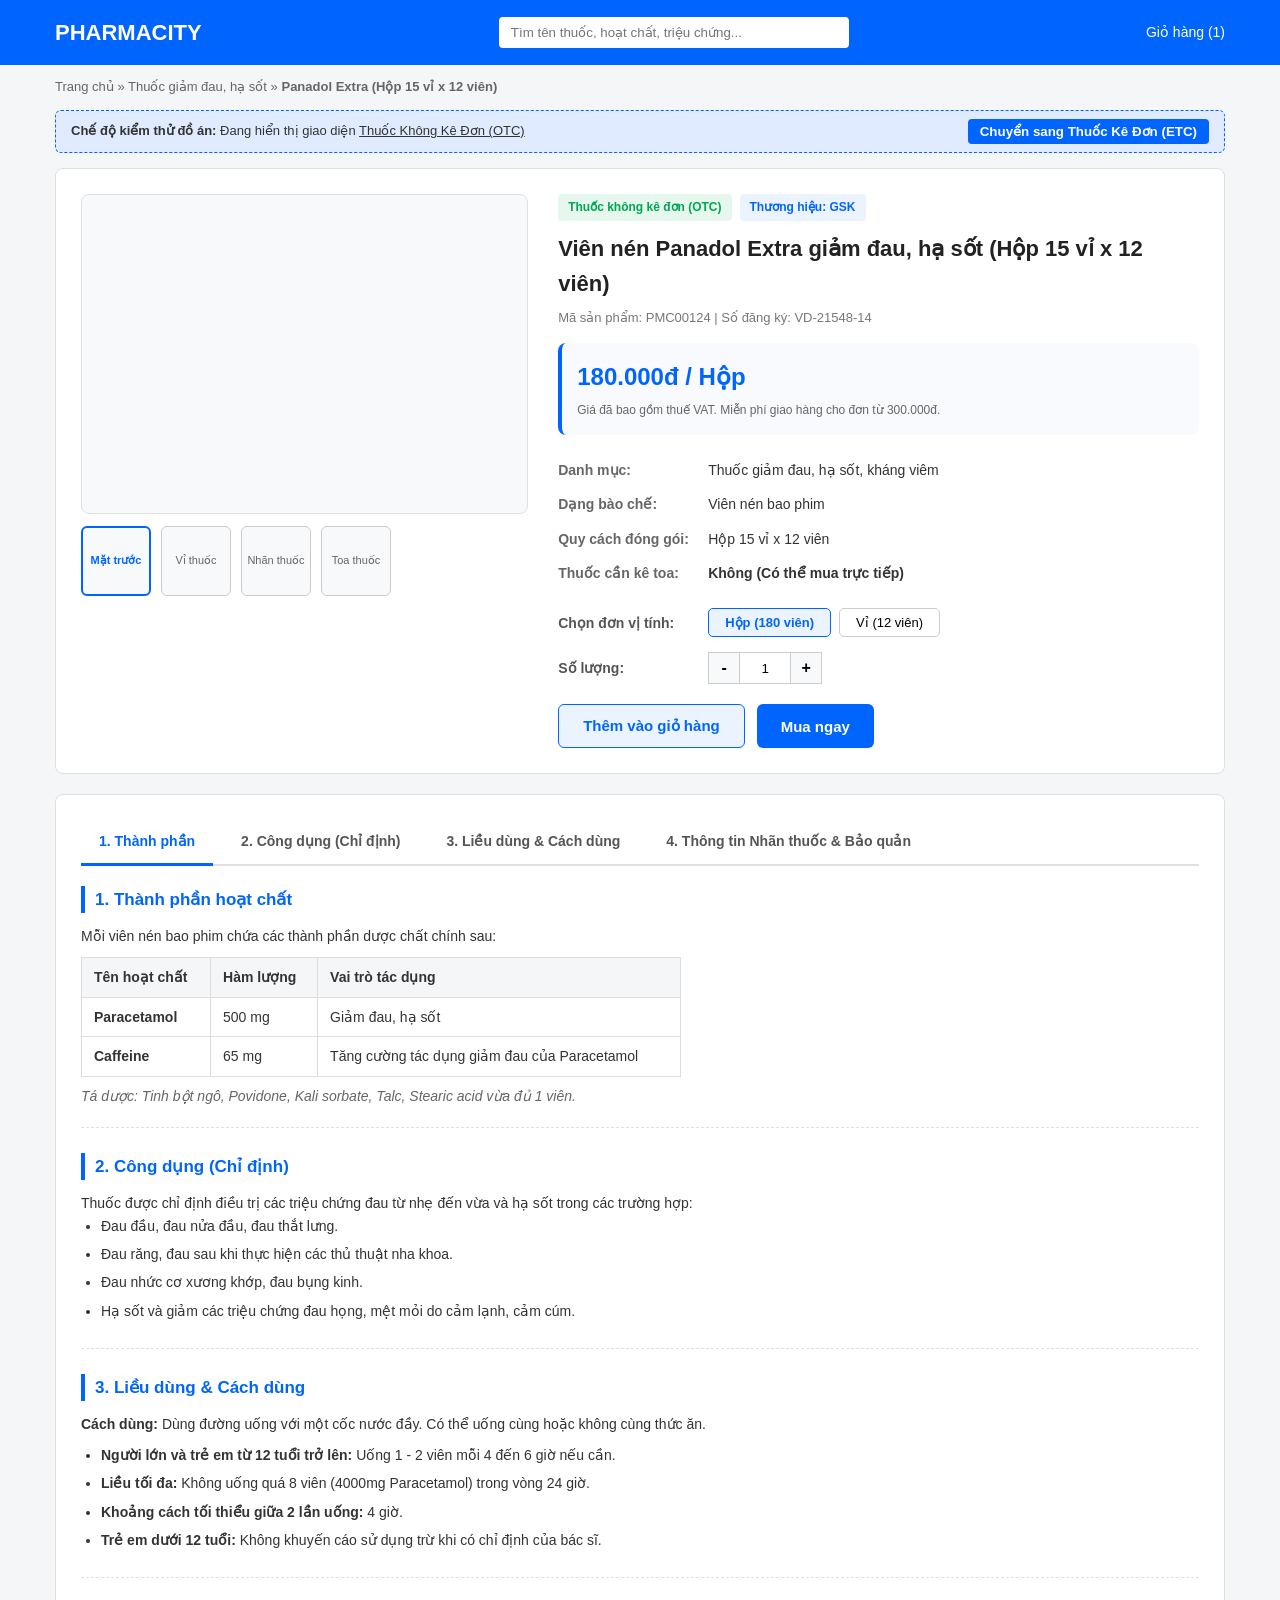
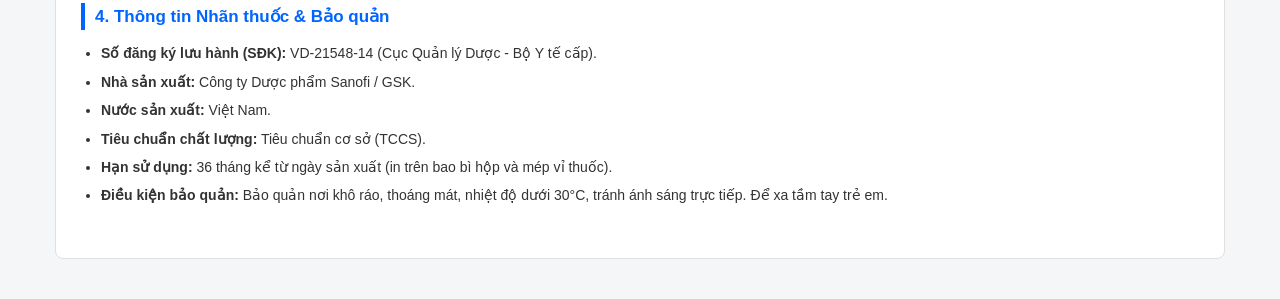
==== US2.2.html @ f23901b0 "Add files via upload" ====
<!DOCTYPE html>
<html lang="vi">
<head>
    <meta charset="UTF-8">
    <meta name="viewport" content="width=device-width, initial-scale=1.0">
    <title>Trang chi tiết thuốc</title>
    <style>
        * {
            box-sizing: border-box;
            margin: 0;
            padding: 0;
            font-family: Arial, sans-serif;
        }

        body {
            background-color: #f4f6f8;
            color: #333;
            font-size: 14px;
            line-height: 1.6;
        }

        a {
            text-decoration: none;
            color: inherit;
        }

        .container {
            max-width: 1200px;
            margin: 0 auto;
            padding: 0 15px;
        }

        .header {
            background-color: #0065ff;
            color: white;
            padding: 15px 0;
        }

        .header-content {
            display: flex;
            justify-content: space-between;
            align-items: center;
        }

        .logo {
            font-size: 22px;
            font-weight: bold;
        }

        .search-box input {
            width: 350px;
            padding: 8px 12px;
            border: none;
            border-radius: 4px;
        }

        .breadcrumb {
            padding: 12px 0;
            color: #666;
            font-size: 13px;
        }

        .breadcrumb a:hover {
            color: #0065ff;
        }

        .demo-bar {
            background-color: #e0ebff;
            border: 1px dashed #0065ff;
            padding: 8px 15px;
            border-radius: 6px;
            margin-bottom: 15px;
            display: flex;
            justify-content: space-between;
            align-items: center;
            font-size: 13px;
        }

        .demo-btn {
            background-color: #0065ff;
            color: white;
            border: none;
            padding: 5px 12px;
            border-radius: 4px;
            cursor: pointer;
            font-weight: bold;
        }

        .product-detail-card {
            background: white;
            border-radius: 8px;
            border: 1px solid #e0e0e0;
            padding: 25px;
            display: flex;
            gap: 30px;
            margin-bottom: 20px;
        }

        .product-gallery {
            width: 40%;
            flex-shrink: 0;
        }

        .main-image {
            width: 100%;
            height: 320px;
            background-color: #f8f9fa;
            border: 1px solid #e0e0e0;
            border-radius: 8px;
            display: flex;
            align-items: center;
            justify-content: center;
            font-size: 18px;
            color: #666;
            font-weight: bold;
            margin-bottom: 12px;
        }

        .thumb-list {
            display: flex;
            gap: 10px;
        }

        .thumb-item {
            width: 70px;
            height: 70px;
            background-color: #f8f9fa;
            border: 1px solid #ccc;
            border-radius: 6px;
            display: flex;
            align-items: center;
            justify-content: center;
            font-size: 11px;
            text-align: center;
            color: #666;
            cursor: pointer;
            padding: 4px;
        }

        .thumb-item.active {
            border: 2px solid #0065ff;
            color: #0065ff;
            font-weight: bold;
        }

        .product-summary {
            flex: 1;
        }

        .badge-group {
            display: flex;
            gap: 8px;
            margin-bottom: 10px;
        }

        .badge {
            font-size: 12px;
            font-weight: bold;
            padding: 4px 10px;
            border-radius: 4px;
        }

        .badge-otc {
            background-color: #e6f7ed;
            color: #00a651;
        }

        .badge-rx {
            background-color: #fff4e5;
            color: #d97706;
            display: none;
        }

        .badge-brand {
            background-color: #ebf3ff;
            color: #0065ff;
        }

        .product-title {
            font-size: 22px;
            font-weight: bold;
            color: #222;
            margin-bottom: 6px;
        }

        .product-code {
            font-size: 13px;
            color: #777;
            margin-bottom: 15px;
        }

        .price-box {
            background-color: #f8fafd;
            padding: 15px;
            border-radius: 8px;
            border-left: 4px solid #0065ff;
            margin-bottom: 18px;
        }

        .current-price {
            font-size: 24px;
            font-weight: bold;
            color: #0065ff;
        }

        .price-note {
            font-size: 12px;
            color: #666;
            margin-top: 4px;
        }

        .meta-table {
            width: 100%;
            margin-bottom: 18px;
            border-collapse: collapse;
        }

        .meta-table td {
            padding: 6px 0;
            vertical-align: top;
        }

        .meta-label {
            width: 150px;
            color: #666;
            font-weight: bold;
        }

        .option-row {
            display: flex;
            align-items: center;
            margin-bottom: 15px;
        }

        .option-label {
            width: 150px;
            font-weight: bold;
            color: #555;
        }

        .unit-buttons {
            display: flex;
            gap: 8px;
        }

        .unit-btn {
            padding: 6px 16px;
            border: 1px solid #ccc;
            background: white;
            border-radius: 5px;
            cursor: pointer;
            font-size: 13px;
        }

        .unit-btn.active {
            border-color: #0065ff;
            background-color: #ebf3ff;
            color: #0065ff;
            font-weight: bold;
        }

        .qty-control {
            display: flex;
            align-items: center;
        }

        .qty-btn {
            width: 32px;
            height: 32px;
            border: 1px solid #ccc;
            background: #f8f9fa;
            cursor: pointer;
            font-size: 16px;
            font-weight: bold;
        }

        .qty-input {
            width: 50px;
            height: 32px;
            text-align: center;
            border-top: 1px solid #ccc;
            border-bottom: 1px solid #ccc;
            border-left: none;
            border-right: none;
        }

        .rx-warning-box {
            display: none;
            background-color: #fff8eb;
            border: 1px solid #f59e0b;
            color: #b45309;
            padding: 12px 15px;
            border-radius: 6px;
            margin-bottom: 15px;
            font-size: 13px;
        }

        .action-group {
            display: flex;
            gap: 12px;
            margin-top: 20px;
        }

        .btn-large {
            padding: 12px 24px;
            font-size: 15px;
            font-weight: bold;
            border-radius: 6px;
            cursor: pointer;
            border: none;
        }

        .btn-add-cart {
            background-color: #ebf3ff;
            color: #0065ff;
            border: 1px solid #0065ff;
        }

        .btn-buy-now {
            background-color: #0065ff;
            color: white;
        }

        .btn-consult-rx {
            display: none;
            background-color: #d97706;
            color: white;
            width: 100%;
        }

        .info-section {
            background: white;
            border-radius: 8px;
            border: 1px solid #e0e0e0;
            padding: 25px;
            margin-bottom: 40px;
        }

        .info-tabs {
            display: flex;
            border-bottom: 2px solid #e0e0e0;
            margin-bottom: 20px;
            gap: 10px;
        }

        .tab-link {
            padding: 10px 18px;
            font-weight: bold;
            color: #555;
            border-bottom: 3px solid transparent;
            margin-bottom: -2px;
        }

        .tab-link:hover,
        .tab-link.active {
            color: #0065ff;
            border-bottom-color: #0065ff;
        }

        .content-block {
            margin-bottom: 25px;
            padding-bottom: 20px;
            border-bottom: 1px dashed #e0e0e0;
        }

        .content-block:last-child {
            border-bottom: none;
            margin-bottom: 0;
        }

        .content-title {
            font-size: 17px;
            font-weight: bold;
            color: #0065ff;
            margin-bottom: 12px;
            border-left: 4px solid #0065ff;
            padding-left: 10px;
        }

        .ingredient-table {
            width: 100%;
            max-width: 600px;
            border-collapse: collapse;
            margin-top: 10px;
        }

        .ingredient-table th,
        .ingredient-table td {
            border: 1px solid #ddd;
            padding: 8px 12px;
            text-align: left;
        }

        .ingredient-table th {
            background-color: #f4f6f8;
        }

        .content-list {
            padding-left: 20px;
        }

        .content-list li {
            margin-bottom: 6px;
        }

        @media (max-width: 768px) {
            .product-detail-card { flex-direction: column; }
            .product-gallery { width: 100%; }
        }
    </style>
</head>
<body>
    <header class="header">
        <div class="container header-content">
            <a href="index.html" class="logo">PHARMACITY</a>
            <div class="search-box">
                <input type="text" placeholder="Tìm tên thuốc, hoạt chất, triệu chứng...">
            </div>
            <div>Giỏ hàng (1)</div>
        </div>
    </header>
    <div class="container">
        <div class="breadcrumb">
            <a href="index.html">Trang chủ</a> &raquo; 
            <a href="index.html">Thuốc giảm đau, hạ sốt</a> &raquo; 
            <strong>Panadol Extra (Hộp 15 vỉ x 12 viên)</strong>
        </div>
        <div class="demo-bar">
            <span><strong>Chế độ kiểm thử đồ án:</strong> Đang hiển thị giao diện <u id="demo-status">Thuốc Không Kê Đơn (OTC)</u></span>
            <button class="demo-btn" onclick="togglePrescriptionMode()">Chuyển sang Thuốc Kê Đơn (ETC)</button>
        </div>
        <div class="product-detail-card">
            <div class="product-gallery">
                <div class="main-image" id="mainImage">
                </div>
                <div class="thumb-list">
                    <div class="thumb-item active" onclick="changeImage(this, '[Hình ảnh Mặt trước Hộp thuốc]')">Mặt trước</div>
                    <div class="thumb-item" onclick="changeImage(this, '[Hình ảnh Vỉ thuốc bên trong]')">Vỉ thuốc</div>
                    <div class="thumb-item" onclick="changeImage(this, '[Hình ảnh Nhãn phụ Tiếng Việt]')">Nhãn thuốc</div>
                    <div class="thumb-item" onclick="changeImage(this, '[Hình ảnh Toa hướng dẫn sử dụng]')">Toa thuốc</div>
                </div>
            </div>
            <div class="product-summary">
            
                <div class="badge-group">
                    <span class="badge badge-otc" id="badgeOTC">Thuốc không kê đơn (OTC)</span>
                    <span class="badge badge-rx" id="badgeRX">Thuốc kê đơn (ETC - Cần đơn bác sĩ)</span>
                    <span class="badge badge-brand">Thương hiệu: GSK</span>
                </div>

                <h1 class="product-title">Viên nén Panadol Extra giảm đau, hạ sốt (Hộp 15 vỉ x 12 viên)</h1>
                <div class="product-code">Mã sản phẩm: PMC00124 | Số đăng ký: VD-21548-14</div>
                <div class="price-box">
                    <div class="current-price" id="displayPrice">180.000đ / Hộp</div>
                    <div class="price-note">Giá đã bao gồm thuế VAT. Miễn phí giao hàng cho đơn từ 300.000đ.</div>
                </div>
                <table class="meta-table">
                    <tr>
                        <td class="meta-label">Danh mục:</td>
                        <td>Thuốc giảm đau, hạ sốt, kháng viêm</td>
                    </tr>
                    <tr>
                        <td class="meta-label">Dạng bào chế:</td>
                        <td>Viên nén bao phim</td>
                    </tr>
                    <tr>
                        <td class="meta-label">Quy cách đóng gói:</td>
                        <td>Hộp 15 vỉ x 12 viên</td>
                    </tr>
                    <tr>
                        <td class="meta-label">Thuốc cần kê toa:</td>
                        <td><strong id="rxTextStatus">Không (Có thể mua trực tiếp)</strong></td>
                    </tr>
                </table>
                <div class="option-row">
                    <div class="option-label">Chọn đơn vị tính:</div>
                    <div class="unit-buttons">
                        <button class="unit-btn active" onclick="selectUnit(this, '180.000đ / Hộp')">Hộp (180 viên)</button>
                        <button class="unit-btn" onclick="selectUnit(this, '12.500đ / Vỉ')">Vỉ (12 viên)</button>
                    </div>
                </div>
                <div class="option-row" id="qtyRow">
                    <div class="option-label">Số lượng:</div>
                    <div class="qty-control">
                        <button class="qty-btn" onclick="updateQty(-1)">-</button>
                        <input type="text" id="qtyInput" class="qty-input" value="1" readonly>
                        <button class="qty-btn" onclick="updateQty(1)">+</button>
                    </div>
                </div>
                <div class="rx-warning-box" id="rxWarningBox">
                    <strong>Lưu ý pháp lý:</strong> Đây là <strong>Thuốc kê đơn (ETC)</strong>. Theo quy định của Bộ Y tế, hệ thống không bán trực tiếp qua giỏ hàng. Vui lòng gửi hình ảnh đơn thuốc hoặc bấm nút bên dưới để Dược sĩ liên hệ tư vấn.
                </div>
                <div class="action-group">
                    <!-- Nút cho thuốc không kê đơn (OTC) -->
                    <button class="btn-large btn-add-cart" id="btnCart">Thêm vào giỏ hàng</button>
                    <button class="btn-large btn-buy-now" id="btnBuy">Mua ngay</button>
                    <button class="btn-large btn-consult-rx" id="btnConsult">Gửi đơn thuốc / Tư vấn với Dược sĩ</button>
                </div>

            </div>
        </div>
        <div class="info-section">
            
            <div class="info-tabs">
                <a href="#thanh-phan" class="tab-link active">1. Thành phần</a>
                <a href="#cong-dung" class="tab-link">2. Công dụng (Chỉ định)</a>
                <a href="#lieu-dung" class="tab-link">3. Liều dùng & Cách dùng</a>
                <a href="#nhan-thuoc" class="tab-link">4. Thông tin Nhãn thuốc & Bảo quản</a>
            </div>
            <div id="thanh-phan" class="content-block">
                <h2 class="content-title">1. Thành phần hoạt chất</h2>
                <p>Mỗi viên nén bao phim chứa các thành phần dược chất chính sau:</p>
                <table class="ingredient-table">
                    <thead>
                        <tr>
                            <th>Tên hoạt chất</th>
                            <th>Hàm lượng</th>
                            <th>Vai trò tác dụng</th>
                        </tr>
                    </thead>
                    <tbody>
                        <tr>
                            <td><strong>Paracetamol</strong></td>
                            <td>500 mg</td>
                            <td>Giảm đau, hạ sốt</td>
                        </tr>
                        <tr>
                            <td><strong>Caffeine</strong></td>
                            <td>65 mg</td>
                            <td>Tăng cường tác dụng giảm đau của Paracetamol</td>
                        </tr>
                    </tbody>
                </table>
                <p style="margin-top: 8px; color: #666;"><em>Tá dược: Tinh bột ngô, Povidone, Kali sorbate, Talc, Stearic acid vừa đủ 1 viên.</em></p>
            </div>
            <div id="cong-dung" class="content-block">
                <h2 class="content-title">2. Công dụng (Chỉ định)</h2>
                <p>Thuốc được chỉ định điều trị các triệu chứng đau từ nhẹ đến vừa và hạ sốt trong các trường hợp:</p>
                <ul class="content-list">
                    <li>Đau đầu, đau nửa đầu, đau thắt lưng.</li>
                    <li>Đau răng, đau sau khi thực hiện các thủ thuật nha khoa.</li>
                    <li>Đau nhức cơ xương khớp, đau bụng kinh.</li>
                    <li>Hạ sốt và giảm các triệu chứng đau họng, mệt mỏi do cảm lạnh, cảm cúm.</li>
                </ul>
            </div>
            <div id="lieu-dung" class="content-block">
                <h2 class="content-title">3. Liều dùng & Cách dùng</h2>
                <p><strong>Cách dùng:</strong> Dùng đường uống với một cốc nước đầy. Có thể uống cùng hoặc không cùng thức ăn.</p>
                <ul class="content-list" style="margin-top: 8px;">
                    <li><strong>Người lớn và trẻ em từ 12 tuổi trở lên:</strong> Uống 1 - 2 viên mỗi 4 đến 6 giờ nếu cần.</li>
                    <li><strong>Liều tối đa:</strong> Không uống quá 8 viên (4000mg Paracetamol) trong vòng 24 giờ.</li>
                    <li><strong>Khoảng cách tối thiểu giữa 2 lần uống:</strong> 4 giờ.</li>
                    <li><strong>Trẻ em dưới 12 tuổi:</strong> Không khuyến cáo sử dụng trừ khi có chỉ định của bác sĩ.</li>
                </ul>
            </div>
            <div id="nhan-thuoc" class="content-block">
                <h2 class="content-title">4. Thông tin Nhãn thuốc & Bảo quản</h2>
                <ul class="content-list">
                    <li><strong>Số đăng ký lưu hành (SĐK):</strong> VD-21548-14 (Cục Quản lý Dược - Bộ Y tế cấp).</li>
                    <li><strong>Nhà sản xuất:</strong> Công ty Dược phẩm Sanofi / GSK.</li>
                    <li><strong>Nước sản xuất:</strong> Việt Nam.</li>
                    <li><strong>Tiêu chuẩn chất lượng:</strong> Tiêu chuẩn cơ sở (TCCS).</li>
                    <li><strong>Hạn sử dụng:</strong> 36 tháng kể từ ngày sản xuất (in trên bao bì hộp và mép vỉ thuốc).</li>
                    <li><strong>Điều kiện bảo quản:</strong> Bảo quản nơi khô ráo, thoáng mát, nhiệt độ dưới 30°C, tránh ánh sáng trực tiếp. Để xa tầm tay trẻ em.</li>
                </ul>
            </div>

        </div>
    </div>
    <script>
        function changeImage(thumbElement, imageText) {
            document.getElementById('mainImage').innerText = imageText;
            var thumbs = document.querySelectorAll('.thumb-item');
            thumbs.forEach(function(item) {
                item.classList.remove('active');
            });
            thumbElement.classList.add('active');
        }
        function selectUnit(btnElement, priceText) {
            document.getElementById('displayPrice').innerText = priceText;
            var buttons = document.querySelectorAll('.unit-btn');
            buttons.forEach(function(btn) {
                btn.classList.remove('active');
            });
            btnElement.classList.add('active');
        }
        function updateQty(change) {
            var input = document.getElementById('qtyInput');
            var currentQty = parseInt(input.value);
            var newQty = currentQty + change;
            if (newQty >= 1) {
                input.value = newQty;
            }
        }
        var isPrescription = false;
        function togglePrescriptionMode() {
            isPrescription = !isPrescription;

            var badgeOTC = document.getElementById('badgeOTC');
            var badgeRX = document.getElementById('badgeRX');
            var rxTextStatus = document.getElementById('rxTextStatus');
            var rxWarningBox = document.getElementById('rxWarningBox');
            var qtyRow = document.getElementById('qtyRow');
            var btnCart = document.getElementById('btnCart');
            var btnBuy = document.getElementById('btnBuy');
            var btnConsult = document.getElementById('btnConsult');
            var demoStatus = document.getElementById('demo-status');

            if (isPrescription) {
                badgeOTC.style.display = 'none';
                badgeRX.style.display = 'inline-block';
                rxTextStatus.innerText = 'Có (Chỉ bán khi có đơn thuốc của bác sĩ)';
                rxTextStatus.style.color = '#d97706';
                rxWarningBox.style.display = 'block';
                qtyRow.style.display = 'none';
                btnCart.style.display = 'none';
                btnBuy.style.display = 'none';
                btnConsult.style.display = 'block';
                demoStatus.innerText = 'Thuốc Kê Đơn (ETC)';
            } else {
                badgeOTC.style.display = 'inline-block';
                badgeRX.style.display = 'none';
                rxTextStatus.innerText = 'Không (Có thể mua trực tiếp)';
                rxTextStatus.style.color = '#333';
                rxWarningBox.style.display = 'none';
                qtyRow.style.display = 'flex';
                btnCart.style.display = 'inline-block';
                btnBuy.style.display = 'inline-block';
                btnConsult.style.display = 'none';
                demoStatus.innerText = 'Thuốc Không Kê Đơn (OTC)';
            }
        }
    </script>
</body>
</html>
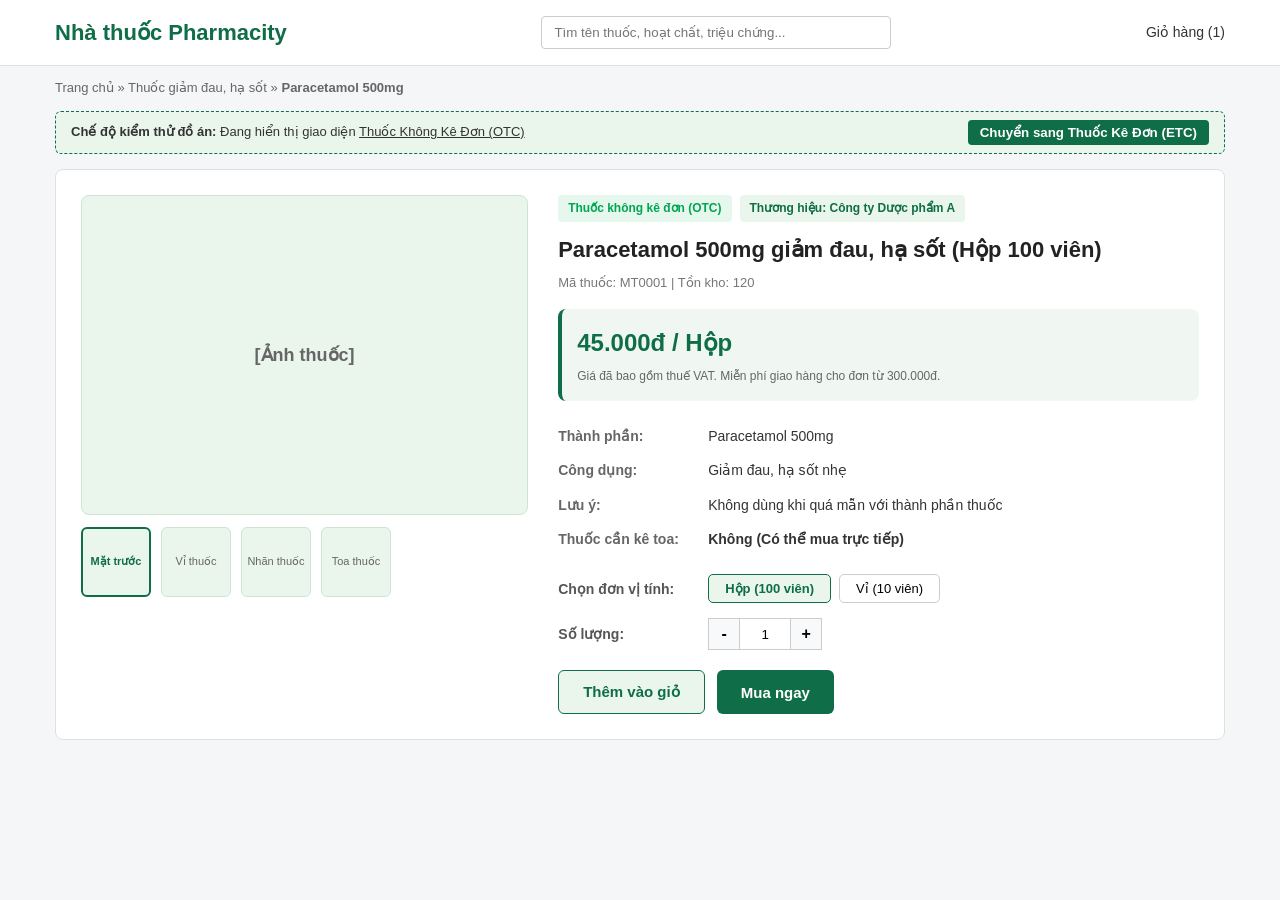
==== commit 3ceb1f83: "Add files via upload" ====
--- a/US2.2.html
+++ b/US2.2.html
@@ -31,9 +31,10 @@
         }
 
         .header {
-            background-color: #0065ff;
-            color: white;
+            background-color: #ffffff;
+            color: #333;
             padding: 15px 0;
+            border-bottom: 1px solid #e0e0e0;
         }
 
         .header-content {
@@ -45,12 +46,13 @@
         .logo {
             font-size: 22px;
             font-weight: bold;
+            color: #0f6d48; 
         }
 
         .search-box input {
             width: 350px;
             padding: 8px 12px;
-            border: none;
+            border: 1px solid #ccc;
             border-radius: 4px;
         }
 
@@ -61,12 +63,12 @@
         }
 
         .breadcrumb a:hover {
-            color: #0065ff;
+            color: #0f6d48;
         }
 
         .demo-bar {
-            background-color: #e0ebff;
-            border: 1px dashed #0065ff;
+            background-color: #eaf6ec;
+            border: 1px dashed #0f6d48; 
             padding: 8px 15px;
             border-radius: 6px;
             margin-bottom: 15px;
@@ -77,7 +79,7 @@
         }
 
         .demo-btn {
-            background-color: #0065ff;
+            background-color: #0f6d48;
             color: white;
             border: none;
             padding: 5px 12px;
@@ -104,8 +106,8 @@
         .main-image {
             width: 100%;
             height: 320px;
-            background-color: #f8f9fa;
-            border: 1px solid #e0e0e0;
+            background-color: #eaf6ec; 
+            border: 1px solid #cce5d6;
             border-radius: 8px;
             display: flex;
             align-items: center;
@@ -124,8 +126,8 @@
         .thumb-item {
             width: 70px;
             height: 70px;
-            background-color: #f8f9fa;
-            border: 1px solid #ccc;
+            background-color: #eaf6ec;
+            border: 1px solid #cce5d6;
             border-radius: 6px;
             display: flex;
             align-items: center;
@@ -138,8 +140,8 @@
         }
 
         .thumb-item.active {
-            border: 2px solid #0065ff;
-            color: #0065ff;
+            border: 2px solid #0f6d48;
+            color: #0f6d48;
             font-weight: bold;
         }
 
@@ -172,8 +174,8 @@
         }
 
         .badge-brand {
-            background-color: #ebf3ff;
-            color: #0065ff;
+            background-color: #eaf6ec;
+            color: #0f6d48;
         }
 
         .product-title {
@@ -190,17 +192,17 @@
         }
 
         .price-box {
-            background-color: #f8fafd;
+            background-color: #f0f7f3;
             padding: 15px;
             border-radius: 8px;
-            border-left: 4px solid #0065ff;
+            border-left: 4px solid #0f6d48;
             margin-bottom: 18px;
         }
 
         .current-price {
             font-size: 24px;
             font-weight: bold;
-            color: #0065ff;
+            color: #0f6d48;
         }
 
         .price-note {
@@ -253,9 +255,9 @@
         }
 
         .unit-btn.active {
-            border-color: #0065ff;
-            background-color: #ebf3ff;
-            color: #0065ff;
+            border-color: #0f6d48;
+            background-color: #eaf6ec;
+            color: #0f6d48;
             font-weight: bold;
         }
 
@@ -311,13 +313,13 @@
         }
 
         .btn-add-cart {
-            background-color: #ebf3ff;
-            color: #0065ff;
-            border: 1px solid #0065ff;
+            background-color: #eaf6ec;
+            color: #0f6d48;
+            border: 1px solid #0f6d48;
         }
 
         .btn-buy-now {
-            background-color: #0065ff;
+            background-color: #0f6d48;
             color: white;
         }
 
@@ -353,8 +355,8 @@
 
         .tab-link:hover,
         .tab-link.active {
-            color: #0065ff;
-            border-bottom-color: #0065ff;
+            color: #0f6d48;
+            border-bottom-color: #0f6d48;
         }
 
         .content-block {
@@ -371,9 +373,9 @@
         .content-title {
             font-size: 17px;
             font-weight: bold;
-            color: #0065ff;
+            color: #0f6d48;
             margin-bottom: 12px;
-            border-left: 4px solid #0065ff;
+            border-left: 4px solid #0f6d48;
             padding-left: 10px;
         }
 
@@ -412,7 +414,7 @@
 <body>
     <header class="header">
         <div class="container header-content">
-            <a href="index.html" class="logo">PHARMACITY</a>
+            <a href="index.html" class="logo">Nhà thuốc Pharmacity</a>
             <div class="search-box">
                 <input type="text" placeholder="Tìm tên thuốc, hoạt chất, triệu chứng...">
             </div>
@@ -421,9 +423,9 @@
     </header>
     <div class="container">
         <div class="breadcrumb">
-            <a href="index.html">Trang chủ</a> &raquo; 
-            <a href="index.html">Thuốc giảm đau, hạ sốt</a> &raquo; 
-            <strong>Panadol Extra (Hộp 15 vỉ x 12 viên)</strong>
+            <a href="index.html">Trang chủ</a> » 
+            <a href="index.html">Thuốc giảm đau, hạ sốt</a> » 
+            <strong>Paracetamol 500mg</strong>
         </div>
         <div class="demo-bar">
             <span><strong>Chế độ kiểm thử đồ án:</strong> Đang hiển thị giao diện <u id="demo-status">Thuốc Không Kê Đơn (OTC)</u></span>
@@ -432,12 +434,13 @@
         <div class="product-detail-card">
             <div class="product-gallery">
                 <div class="main-image" id="mainImage">
+                    [Ảnh thuốc]
                 </div>
                 <div class="thumb-list">
-                    <div class="thumb-item active" onclick="changeImage(this, '[Hình ảnh Mặt trước Hộp thuốc]')">Mặt trước</div>
-                    <div class="thumb-item" onclick="changeImage(this, '[Hình ảnh Vỉ thuốc bên trong]')">Vỉ thuốc</div>
-                    <div class="thumb-item" onclick="changeImage(this, '[Hình ảnh Nhãn phụ Tiếng Việt]')">Nhãn thuốc</div>
-                    <div class="thumb-item" onclick="changeImage(this, '[Hình ảnh Toa hướng dẫn sử dụng]')">Toa thuốc</div>
+                    <div class="thumb-item active" onclick="changeImage(this, '[Mặt trước]')">Mặt trước</div>
+                    <div class="thumb-item" onclick="changeImage(this, '[Vỉ thuốc]')">Vỉ thuốc</div>
+                    <div class="thumb-item" onclick="changeImage(this, '[Nhãn thuốc]')">Nhãn thuốc</div>
+                    <div class="thumb-item" onclick="changeImage(this, '[Toa thuốc]')">Toa thuốc</div>
                 </div>
             </div>
             <div class="product-summary">
@@ -445,27 +448,27 @@
                 <div class="badge-group">
                     <span class="badge badge-otc" id="badgeOTC">Thuốc không kê đơn (OTC)</span>
                     <span class="badge badge-rx" id="badgeRX">Thuốc kê đơn (ETC - Cần đơn bác sĩ)</span>
-                    <span class="badge badge-brand">Thương hiệu: GSK</span>
-                </div>
-
-                <h1 class="product-title">Viên nén Panadol Extra giảm đau, hạ sốt (Hộp 15 vỉ x 12 viên)</h1>
-                <div class="product-code">Mã sản phẩm: PMC00124 | Số đăng ký: VD-21548-14</div>
+                    <span class="badge badge-brand">Thương hiệu: Công ty Dược phẩm A</span>
+                </div>
+
+                <h1 class="product-title">Paracetamol 500mg giảm đau, hạ sốt (Hộp 100 viên)</h1>
+                <div class="product-code">Mã thuốc: MT0001 | Tồn kho: 120</div>
                 <div class="price-box">
-                    <div class="current-price" id="displayPrice">180.000đ / Hộp</div>
+                    <div class="current-price" id="displayPrice">45.000đ / Hộp</div>
                     <div class="price-note">Giá đã bao gồm thuế VAT. Miễn phí giao hàng cho đơn từ 300.000đ.</div>
                 </div>
                 <table class="meta-table">
                     <tr>
-                        <td class="meta-label">Danh mục:</td>
-                        <td>Thuốc giảm đau, hạ sốt, kháng viêm</td>
+                        <td class="meta-label">Thành phần:</td>
+                        <td>Paracetamol 500mg</td>
                     </tr>
                     <tr>
-                        <td class="meta-label">Dạng bào chế:</td>
-                        <td>Viên nén bao phim</td>
+                        <td class="meta-label">Công dụng:</td>
+                        <td>Giảm đau, hạ sốt nhẹ</td>
                     </tr>
                     <tr>
-                        <td class="meta-label">Quy cách đóng gói:</td>
-                        <td>Hộp 15 vỉ x 12 viên</td>
+                        <td class="meta-label">Lưu ý:</td>
+                        <td>Không dùng khi quá mẫn với thành phần thuốc</td>
                     </tr>
                     <tr>
                         <td class="meta-label">Thuốc cần kê toa:</td>
@@ -475,8 +478,8 @@
                 <div class="option-row">
                     <div class="option-label">Chọn đơn vị tính:</div>
                     <div class="unit-buttons">
-                        <button class="unit-btn active" onclick="selectUnit(this, '180.000đ / Hộp')">Hộp (180 viên)</button>
-                        <button class="unit-btn" onclick="selectUnit(this, '12.500đ / Vỉ')">Vỉ (12 viên)</button>
+                        <button class="unit-btn active" onclick="selectUnit(this, '45.000đ / Hộp')">Hộp (100 viên)</button>
+                        <button class="unit-btn" onclick="selectUnit(this, '5.000đ / Vỉ')">Vỉ (10 viên)</button>
                     </div>
                 </div>
                 <div class="option-row" id="qtyRow">
@@ -491,80 +494,12 @@
                     <strong>Lưu ý pháp lý:</strong> Đây là <strong>Thuốc kê đơn (ETC)</strong>. Theo quy định của Bộ Y tế, hệ thống không bán trực tiếp qua giỏ hàng. Vui lòng gửi hình ảnh đơn thuốc hoặc bấm nút bên dưới để Dược sĩ liên hệ tư vấn.
                 </div>
                 <div class="action-group">
-                    <!-- Nút cho thuốc không kê đơn (OTC) -->
-                    <button class="btn-large btn-add-cart" id="btnCart">Thêm vào giỏ hàng</button>
+                    <button class="btn-large btn-add-cart" id="btnCart">Thêm vào giỏ</button>
                     <button class="btn-large btn-buy-now" id="btnBuy">Mua ngay</button>
                     <button class="btn-large btn-consult-rx" id="btnConsult">Gửi đơn thuốc / Tư vấn với Dược sĩ</button>
                 </div>
 
             </div>
-        </div>
-        <div class="info-section">
-            
-            <div class="info-tabs">
-                <a href="#thanh-phan" class="tab-link active">1. Thành phần</a>
-                <a href="#cong-dung" class="tab-link">2. Công dụng (Chỉ định)</a>
-                <a href="#lieu-dung" class="tab-link">3. Liều dùng & Cách dùng</a>
-                <a href="#nhan-thuoc" class="tab-link">4. Thông tin Nhãn thuốc & Bảo quản</a>
-            </div>
-            <div id="thanh-phan" class="content-block">
-                <h2 class="content-title">1. Thành phần hoạt chất</h2>
-                <p>Mỗi viên nén bao phim chứa các thành phần dược chất chính sau:</p>
-                <table class="ingredient-table">
-                    <thead>
-                        <tr>
-                            <th>Tên hoạt chất</th>
-                            <th>Hàm lượng</th>
-                            <th>Vai trò tác dụng</th>
-                        </tr>
-                    </thead>
-                    <tbody>
-                        <tr>
-                            <td><strong>Paracetamol</strong></td>
-                            <td>500 mg</td>
-                            <td>Giảm đau, hạ sốt</td>
-                        </tr>
-                        <tr>
-                            <td><strong>Caffeine</strong></td>
-                            <td>65 mg</td>
-                            <td>Tăng cường tác dụng giảm đau của Paracetamol</td>
-                        </tr>
-                    </tbody>
-                </table>
-                <p style="margin-top: 8px; color: #666;"><em>Tá dược: Tinh bột ngô, Povidone, Kali sorbate, Talc, Stearic acid vừa đủ 1 viên.</em></p>
-            </div>
-            <div id="cong-dung" class="content-block">
-                <h2 class="content-title">2. Công dụng (Chỉ định)</h2>
-                <p>Thuốc được chỉ định điều trị các triệu chứng đau từ nhẹ đến vừa và hạ sốt trong các trường hợp:</p>
-                <ul class="content-list">
-                    <li>Đau đầu, đau nửa đầu, đau thắt lưng.</li>
-                    <li>Đau răng, đau sau khi thực hiện các thủ thuật nha khoa.</li>
-                    <li>Đau nhức cơ xương khớp, đau bụng kinh.</li>
-                    <li>Hạ sốt và giảm các triệu chứng đau họng, mệt mỏi do cảm lạnh, cảm cúm.</li>
-                </ul>
-            </div>
-            <div id="lieu-dung" class="content-block">
-                <h2 class="content-title">3. Liều dùng & Cách dùng</h2>
-                <p><strong>Cách dùng:</strong> Dùng đường uống với một cốc nước đầy. Có thể uống cùng hoặc không cùng thức ăn.</p>
-                <ul class="content-list" style="margin-top: 8px;">
-                    <li><strong>Người lớn và trẻ em từ 12 tuổi trở lên:</strong> Uống 1 - 2 viên mỗi 4 đến 6 giờ nếu cần.</li>
-                    <li><strong>Liều tối đa:</strong> Không uống quá 8 viên (4000mg Paracetamol) trong vòng 24 giờ.</li>
-                    <li><strong>Khoảng cách tối thiểu giữa 2 lần uống:</strong> 4 giờ.</li>
-                    <li><strong>Trẻ em dưới 12 tuổi:</strong> Không khuyến cáo sử dụng trừ khi có chỉ định của bác sĩ.</li>
-                </ul>
-            </div>
-            <div id="nhan-thuoc" class="content-block">
-                <h2 class="content-title">4. Thông tin Nhãn thuốc & Bảo quản</h2>
-                <ul class="content-list">
-                    <li><strong>Số đăng ký lưu hành (SĐK):</strong> VD-21548-14 (Cục Quản lý Dược - Bộ Y tế cấp).</li>
-                    <li><strong>Nhà sản xuất:</strong> Công ty Dược phẩm Sanofi / GSK.</li>
-                    <li><strong>Nước sản xuất:</strong> Việt Nam.</li>
-                    <li><strong>Tiêu chuẩn chất lượng:</strong> Tiêu chuẩn cơ sở (TCCS).</li>
-                    <li><strong>Hạn sử dụng:</strong> 36 tháng kể từ ngày sản xuất (in trên bao bì hộp và mép vỉ thuốc).</li>
-                    <li><strong>Điều kiện bảo quản:</strong> Bảo quản nơi khô ráo, thoáng mát, nhiệt độ dưới 30°C, tránh ánh sáng trực tiếp. Để xa tầm tay trẻ em.</li>
-                </ul>
-            </div>
-
         </div>
     </div>
     <script>
